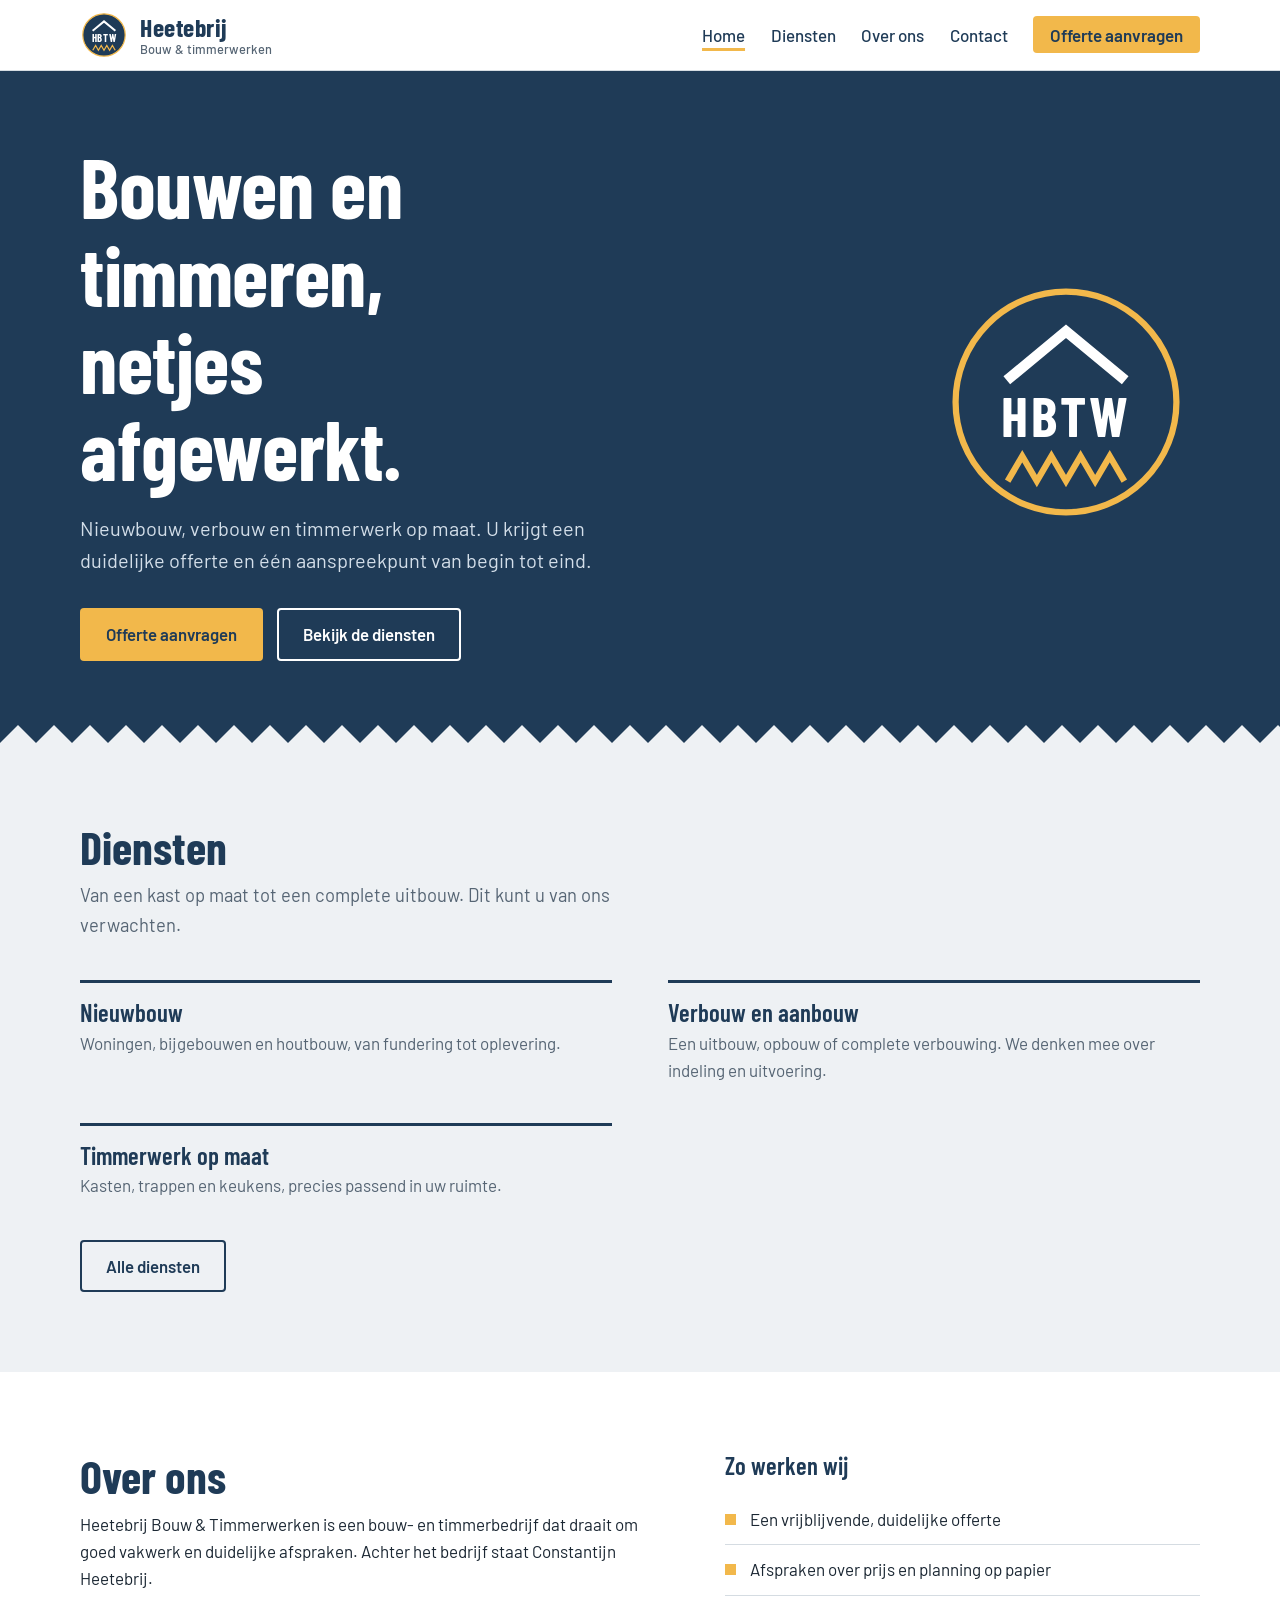
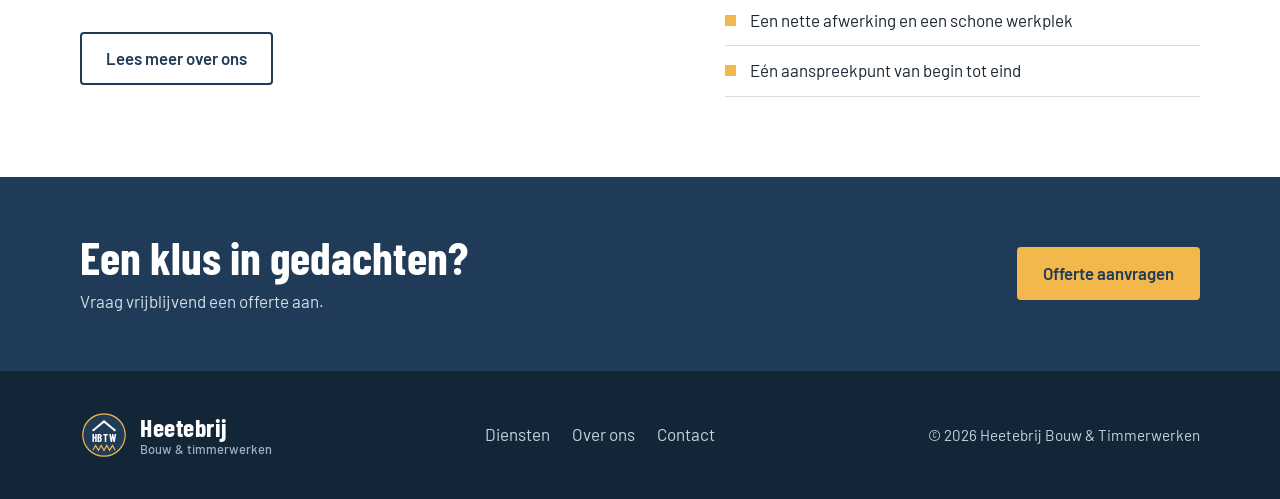
==== index.html @ bd510e30 "Add files via upload" ====
<!DOCTYPE html>
<html lang="nl">
<head>
<meta charset="utf-8">
<meta name="viewport" content="width=device-width, initial-scale=1">
<title>Heetebrij Bouw &amp; Timmerwerken</title>
<meta name="description" content="Heetebrij Bouw &amp; Timmerwerken: nieuwbouw, verbouw en timmerwerk op maat. Vraag vrijblijvend een offerte aan.">
<meta name="theme-color" content="#1F3B57">
<link rel="stylesheet" href="style.css">
</head>
<body>

<svg width="0" height="0" style="position:absolute" aria-hidden="true" focusable="false">
  <symbol id="hbtw-mark" viewBox="0 0 120 120">
    <circle cx="60" cy="60" r="53" fill="#1F3B57" stroke="#F2B84B" stroke-width="3"/>
    <polyline points="33.5,48 60,26 86.5,48" fill="none" stroke="#FFFFFF" stroke-width="5" stroke-linejoin="miter" stroke-linecap="square"/>
    <text x="60" y="77" text-anchor="middle" font-family="'Barlow Condensed','Arial Narrow',Arial,sans-serif" font-size="27" font-weight="700" letter-spacing="1.5" fill="#FFFFFF">HBTW</text>
    <polyline points="32,98 39,86 46,98 53,86 60,98 67,86 74,98 81,86 88,98" fill="none" stroke="#F2B84B" stroke-width="3" stroke-linejoin="miter"/>
  </symbol>
</svg>

<a class="skip" href="#main">Ga naar de inhoud</a>

<header class="site-header">
  <div class="wrap bar">
    <a class="brand" href="index.html" aria-label="Heetebrij Bouw &amp; Timmerwerken, naar de homepage">
      <svg class="brand-mark" viewBox="0 0 120 120" aria-hidden="true"><use href="#hbtw-mark"/></svg>
      <span class="brand-name">Heetebrij<small>Bouw &amp; timmerwerken</small></span>
    </a>
    <nav aria-label="Hoofdmenu">
      <ul>
        <li><a href="index.html" aria-current="page">Home</a></li>
        <li><a href="diensten.html">Diensten</a></li>
        <li><a href="overons.html">Over ons</a></li>
        <li><a href="contact.html">Contact</a></li>
        <li><a class="nav-cta" href="contact.html#offerte">Offerte aanvragen</a></li>
      </ul>
    </nav>
  </div>
</header>

<main id="main">

<section class="hero">
  <div class="wrap hero-grid">
    <div>
      <h1>Bouwen en timmeren, netjes afgewerkt.</h1>
      <p class="lead">Nieuwbouw, verbouw en timmerwerk op maat. U krijgt een duidelijke offerte en één aanspreekpunt van begin tot eind.</p>
      <p class="actions">
        <a class="btn btn-primary" href="contact.html#offerte">Offerte aanvragen</a>
        <a class="btn btn-ghost" href="diensten.html">Bekijk de diensten</a>
      </p>
    </div>
    <svg class="hero-mark" viewBox="0 0 120 120" role="img" aria-label="Logo van Heetebrij Bouw &amp; Timmerwerken"><use href="#hbtw-mark"/></svg>
  </div>
</section>
<div class="saw" aria-hidden="true">
  <svg preserveAspectRatio="none">
    <defs><pattern id="zaagtand" width="36" height="18" patternUnits="userSpaceOnUse"><polygon points="0,18 18,0 36,18" fill="#EEF1F4"/></pattern></defs>
    <rect width="100%" height="18" fill="url(#zaagtand)"/>
  </svg>
</div>

<section class="section section-fog">
  <div class="wrap">
    <h2>Diensten</h2>
    <p class="intro">Van een kast op maat tot een complete uitbouw. Dit kunt u van ons verwachten.</p>
    <ul class="services">
      <li><h3>Nieuwbouw</h3><p>Woningen, bijgebouwen en houtbouw, van fundering tot oplevering.</p></li>
      <li><h3>Verbouw en aanbouw</h3><p>Een uitbouw, opbouw of complete verbouwing. We denken mee over indeling en uitvoering.</p></li>
      <li><h3>Timmerwerk op maat</h3><p>Kasten, trappen en keukens, precies passend in uw ruimte.</p></li>
    </ul>
    <p class="more"><a class="btn btn-outline" href="diensten.html">Alle diensten</a></p>
  </div>
</section>

<section class="section">
  <div class="wrap two-col">
    <div>
      <h2>Over ons</h2>
      <p>Heetebrij Bouw &amp; Timmerwerken is een bouw- en timmerbedrijf dat draait om goed vakwerk en duidelijke afspraken. Achter het bedrijf staat Constantijn Heetebrij.</p>
      <p class="more"><a class="btn btn-outline" href="overons.html">Lees meer over ons</a></p>
    </div>
    <div>
      <h3>Zo werken wij</h3>
      <ul class="checks">
        <li>Een vrijblijvende, duidelijke offerte</li>
        <li>Afspraken over prijs en planning op papier</li>
        <li>Een nette afwerking en een schone werkplek</li>
        <li>Eén aanspreekpunt van begin tot eind</li>
      </ul>
    </div>
  </div>
</section>

<section class="cta-band">
  <div class="wrap cta-inner">
    <div>
      <h2>Een klus in gedachten?</h2>
      <p>Vraag vrijblijvend een offerte aan.</p>
    </div>
    <a class="btn btn-primary" href="contact.html#offerte">Offerte aanvragen</a>
  </div>
</section>

</main>

<footer class="site-footer">
  <div class="wrap foot">
    <a class="brand" href="index.html" aria-label="Heetebrij Bouw &amp; Timmerwerken, naar de homepage">
      <svg class="brand-mark" viewBox="0 0 120 120" aria-hidden="true"><use href="#hbtw-mark"/></svg>
      <span class="brand-name">Heetebrij<small>Bouw &amp; timmerwerken</small></span>
    </a>
    <ul class="foot-links">
      <li><a href="diensten.html">Diensten</a></li>
      <li><a href="overons.html">Over ons</a></li>
      <li><a href="contact.html">Contact</a></li>
    </ul>
    <p>&copy; <span id="jaar">2026</span> Heetebrij Bouw &amp; Timmerwerken</p>
  </div>
</footer>

<script>document.getElementById('jaar').textContent = new Date().getFullYear();</script>
</body>
</html>
---- style.css ----
/* ==========================================================
   Heetebrij Bouw & Timmerwerken (HBTW) - stijlblad bij het logo

   Logo-kleuren
     Marineblauw  #1F3B57  embleem, koppen, tekst op knoppen
     Amber        #F2B84B  zaagtand, ring, knoppen
     Wit          #FFFFFF  dak en letters in het embleem

   Lettertypes
     Barlow Condensed  koppen en bedrijfsnaam
     Barlow            lopende tekst

   Gebruik
     Zet in elke pagina in de <head>:
     <link rel="stylesheet" href="style.css">
     De lettertypes worden hieronder geladen (internet nodig).
   ========================================================== */
@import url("https://fonts.googleapis.com/css2?family=Barlow:wght@400;500;600&family=Barlow+Condensed:wght@600;700&display=swap");

:root{
  --navy:#1F3B57;
  --night:#132638;
  --amber:#F2B84B;
  --amber-dark:#E3A52F;
  --fog:#EEF1F4;
  --ink:#1B2733;
  --slate:#566574;
  --line:#B9C3CC;
  --display:"Barlow Condensed","Arial Narrow","Helvetica Neue",Arial,sans-serif;
  --body:"Barlow","Helvetica Neue",Arial,sans-serif;
}
*{box-sizing:border-box}
html{scroll-behavior:smooth}
@media (prefers-reduced-motion:reduce){html{scroll-behavior:auto}}
body{margin:0;font-family:var(--body);font-size:1.0625rem;line-height:1.6;color:var(--ink);background:#fff}
h1,h2,h3{font-family:var(--display);font-weight:700;line-height:1.05;margin:0;color:var(--navy)}
h2{font-size:clamp(2.1rem,4.2vw,2.9rem);margin-bottom:.6rem}
h3{font-size:1.55rem;font-weight:600;margin-bottom:.3rem}
p{margin:0 0 1rem;max-width:62ch}
a{color:inherit}
:focus-visible{outline:3px solid var(--navy);outline-offset:3px}
.hero :focus-visible,.site-footer :focus-visible{outline-color:var(--amber)}
.wrap{width:min(1120px,100% - 2.5rem);margin-inline:auto}
.skip{position:absolute;left:-999px;top:0;background:var(--amber);color:var(--navy);padding:.6rem 1rem;z-index:20}
.skip:focus{left:0}

.site-header{position:sticky;top:0;z-index:10;background:#fff;border-bottom:1px solid #D5DCE2}
.bar{display:flex;align-items:center;justify-content:space-between;gap:1.5rem;padding:.7rem 0}
.brand{display:flex;align-items:center;gap:.75rem;text-decoration:none;color:var(--navy)}
.brand-mark{width:48px;height:48px;flex:none}
.brand-name{font-family:var(--display);font-weight:700;font-size:1.6rem;line-height:1;letter-spacing:.02em}
.brand-name small{display:block;font-family:var(--body);font-weight:500;font-size:.8rem;letter-spacing:0;color:var(--slate);margin-top:.2rem}
.site-header nav ul{display:flex;align-items:center;gap:1.6rem;list-style:none;margin:0;padding:0}
.site-header nav a{font-weight:500;text-decoration:none;color:var(--navy)}
.site-header nav a:hover{text-decoration:underline;text-decoration-color:var(--amber);text-decoration-thickness:3px;text-underline-offset:6px}
.site-header nav a.nav-cta{background:var(--amber);padding:.55rem 1.05rem;border-radius:4px;font-weight:600}
.site-header nav a.nav-cta:hover{background:var(--amber-dark);text-decoration:none}

.hero{background:var(--navy);color:#fff;padding:4.5rem 0 4rem}
.hero-grid{display:grid;grid-template-columns:1.5fr .5fr;gap:3rem;align-items:center}
.hero h1{color:#fff;font-size:clamp(2.9rem,7vw,5.2rem);letter-spacing:-.005em;max-width:13ch;margin-bottom:1.2rem}
.lead{font-size:1.25rem;color:#D3DEE9;max-width:52ch;margin-bottom:2rem}
.actions{display:flex;flex-wrap:wrap;gap:.9rem;margin:0}
.hero-mark{width:100%;max-width:250px;justify-self:center}
.btn{display:inline-block;font:600 1.05rem/1 var(--body);padding:1rem 1.5rem;border-radius:4px;text-decoration:none;border:2px solid transparent;cursor:pointer}
.btn-primary{background:var(--amber);color:var(--navy)}
.btn-primary:hover{background:var(--amber-dark)}
.btn-ghost{border-color:#fff;color:#fff}
.btn-ghost:hover{background:rgba(255,255,255,.12)}
.saw{background:var(--navy);line-height:0}
.saw svg{display:block;width:100%;height:18px}

.section{padding:5rem 0;scroll-margin-top:80px}
.section-fog{background:var(--fog)}
.intro{color:var(--slate);font-size:1.15rem;margin-bottom:2.5rem}

.services{list-style:none;margin:0;padding:0;display:grid;grid-template-columns:repeat(2,1fr);gap:2.4rem 3.5rem}
.services li{border-top:3px solid var(--navy);padding-top:1rem}
.services p{margin:0;color:var(--slate)}

.two-col{display:grid;grid-template-columns:1.1fr .9fr;gap:4rem;align-items:start}
.checks{list-style:none;margin:1rem 0 0;padding:0}
.checks li{position:relative;padding:.7rem 0 .7rem 1.6rem;border-bottom:1px solid #D5DCE2}
.checks li::before{content:"";position:absolute;left:0;top:1.2rem;width:.7rem;height:.7rem;background:var(--amber)}

.steps{margin:1.5rem 0 0;padding-left:1.4rem}
.steps li{padding:.3rem 0 .3rem .3rem}
.steps li::marker{font-family:var(--display);font-weight:700;color:var(--navy)}

.panel{background:#fff;border-top:5px solid var(--amber);padding:2rem;box-shadow:0 1px 0 #D5DCE2}
.field{margin-bottom:1.1rem}
.field label{display:block;font-weight:600;margin-bottom:.3rem;color:var(--navy)}
.field input,.field select,.field textarea{width:100%;font:inherit;color:var(--ink);background:#fff;border:1.5px solid var(--line);border-radius:4px;padding:.7rem .8rem}
.field textarea{min-height:130px;resize:vertical}
.field input:focus,.field select:focus,.field textarea:focus{border-color:var(--navy)}
.row{display:grid;grid-template-columns:1fr 1fr;gap:1rem}
.status{margin:1rem 0 0;color:var(--navy);font-weight:500}
.hint{color:var(--slate);font-size:.95rem;margin:0 0 1.2rem}

.contact-list{margin:1.5rem 0 0;display:grid;grid-template-columns:max-content 1fr;gap:.7rem 2rem}
.contact-list dt{font-weight:600;color:var(--navy)}
.contact-list dd{margin:0}
.contact-list a{color:var(--navy);font-weight:500}

.site-footer{background:var(--night);color:#C5D2DE;padding:2.5rem 0}
.foot{display:flex;flex-wrap:wrap;align-items:center;justify-content:space-between;gap:1rem}
.foot .brand{color:#fff}
.foot .brand-name small{color:#9FB2C4}
.foot p{margin:0;font-size:.95rem}

@media (max-width:860px){
  .hero-grid{grid-template-columns:1fr}
  .hero-mark{display:none}
  .two-col{grid-template-columns:1fr;gap:2.5rem}
  .services{grid-template-columns:1fr}
}
@media (max-width:760px){
  .site-header{position:static}
  .bar{flex-direction:column;align-items:flex-start;gap:.8rem}
  .site-header nav ul{flex-wrap:wrap;gap:.6rem 1.2rem}
  .section{padding:3.5rem 0;scroll-margin-top:16px}
  .row{grid-template-columns:1fr}
  .panel{padding:1.4rem}
  .contact-list{grid-template-columns:1fr;gap:.1rem}
  .contact-list dd{margin-bottom:.8rem}
}

/* ==========================================================
   Extra onderdelen voor de site met meerdere pagina's
   ========================================================== */
.site-header nav a[aria-current="page"]{text-decoration:underline;text-decoration-color:var(--amber);text-decoration-thickness:3px;text-underline-offset:6px}

.page-hero{background:var(--navy);color:#fff;padding:3.2rem 0 2.6rem}
.page-hero h1{color:#fff;font-size:clamp(2.6rem,6vw,4.2rem);margin-bottom:.8rem}
.page-hero .lead{margin:0}
.page-hero :focus-visible{outline-color:var(--amber)}

.btn-outline{border-color:var(--navy);color:var(--navy)}
.btn-outline:hover{background:var(--navy);color:#fff}
.more{margin:2.5rem 0 0}

.cta-band{background:var(--navy);color:#fff;padding:3.5rem 0}
.cta-band :focus-visible{outline-color:var(--amber)}
.cta-inner{display:flex;flex-wrap:wrap;align-items:center;justify-content:space-between;gap:1.5rem 3rem}
.cta-band h2{color:#fff;margin-bottom:.4rem}
.cta-band p{color:#D3DEE9;margin:0}

.panel{scroll-margin-top:96px}
.panel h2{font-size:2rem;margin-bottom:1rem}
.after{margin-top:2.5rem}

.foot-links{display:flex;flex-wrap:wrap;gap:.4rem 1.4rem;list-style:none;margin:0;padding:0}
.foot-links a{color:#C5D2DE;text-decoration:none}
.foot-links a:hover{color:#fff;text-decoration:underline;text-decoration-color:var(--amber);text-decoration-thickness:3px;text-underline-offset:5px}

@media (max-width:760px){
  .panel{scroll-margin-top:16px}
  .page-hero{padding:2.4rem 0 2rem}
}
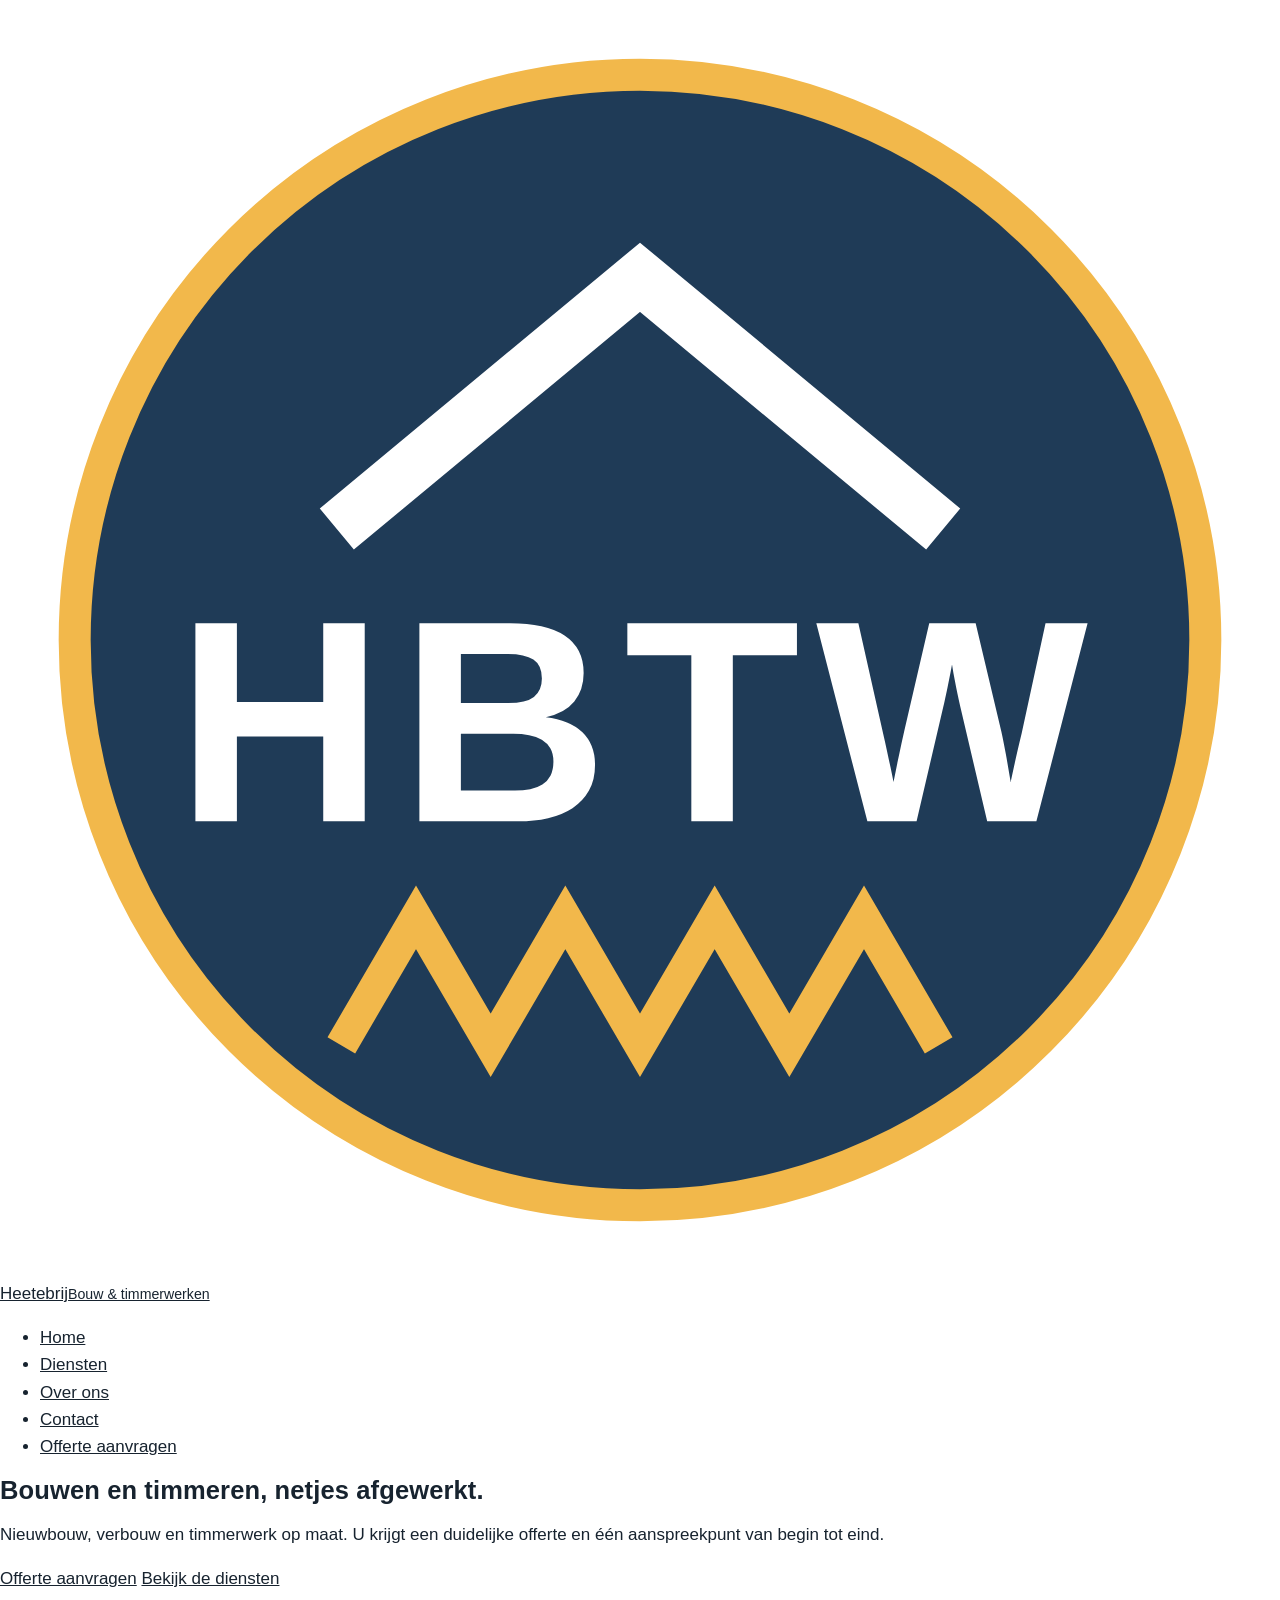
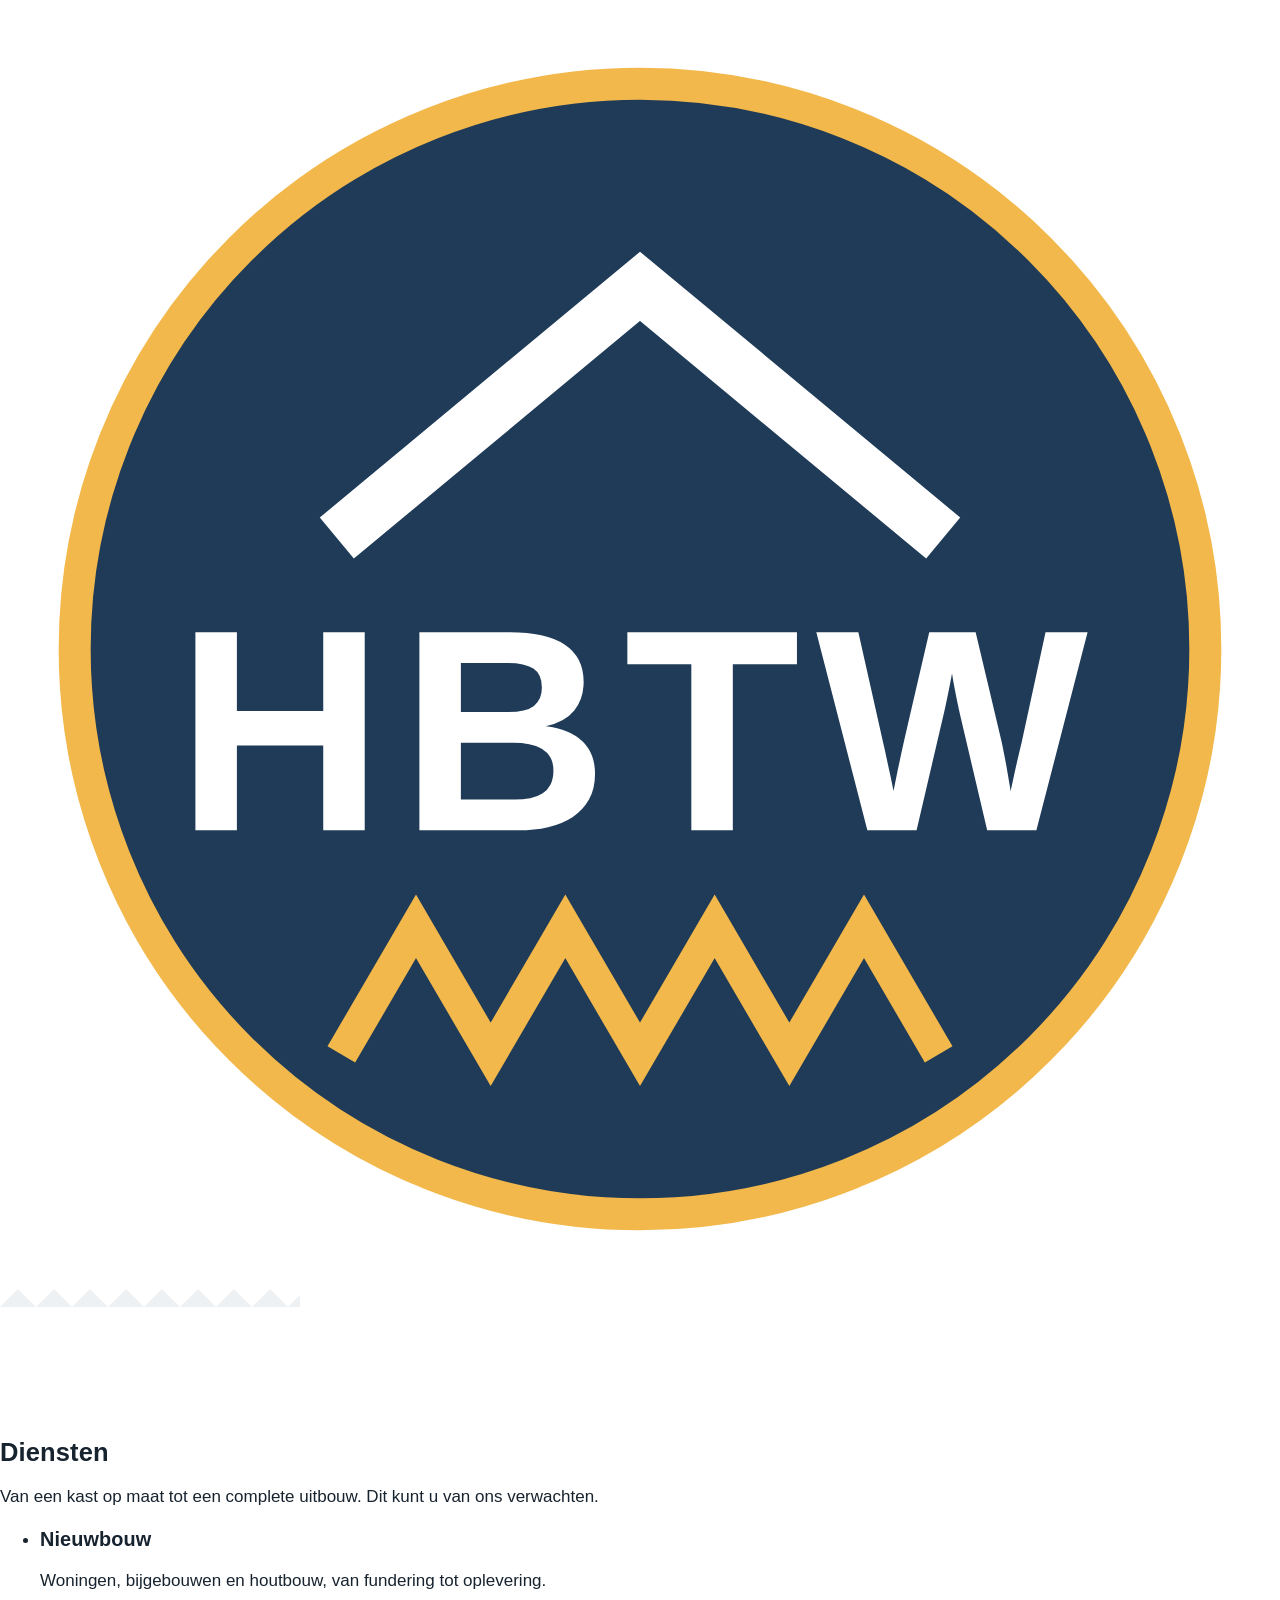
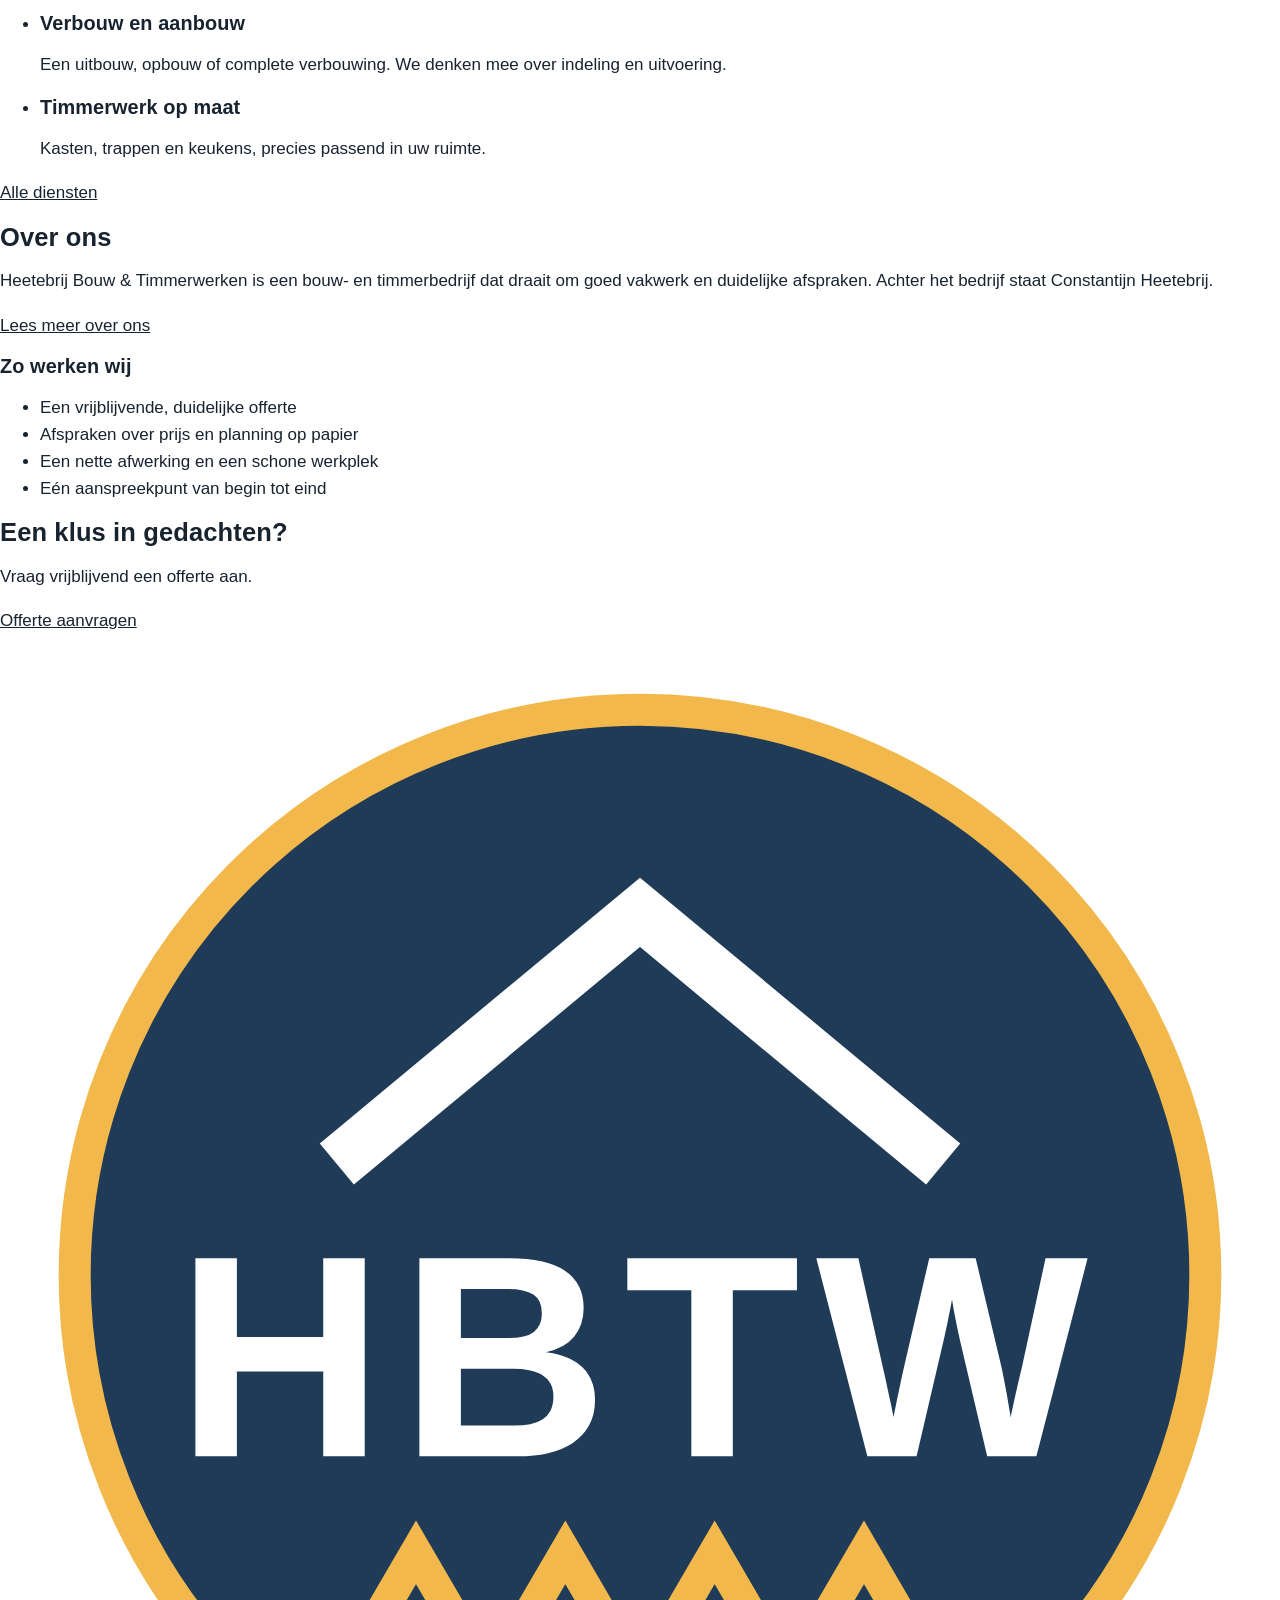
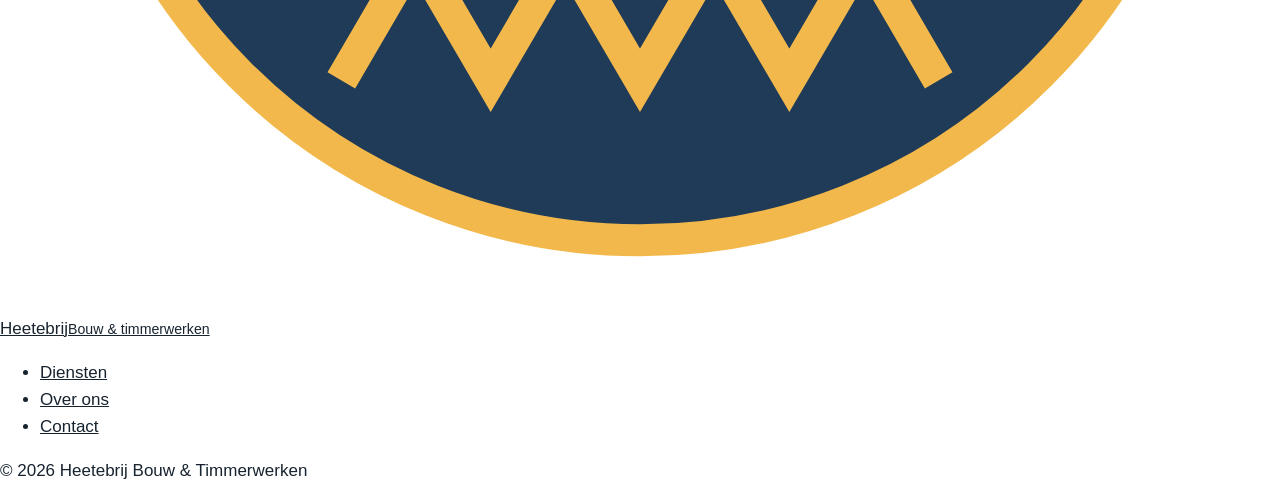
==== commit 3f6a4374: "Update index.html" ====
--- a/index.html
+++ b/index.html
@@ -6,7 +6,7 @@
 <title>Heetebrij Bouw &amp; Timmerwerken</title>
 <meta name="description" content="Heetebrij Bouw &amp; Timmerwerken: nieuwbouw, verbouw en timmerwerk op maat. Vraag vrijblijvend een offerte aan.">
 <meta name="theme-color" content="#1F3B57">
-<link rel="stylesheet" href="style.css">
+<link rel="stylesheet" href="index.css">
 </head>
 <body>
 
@@ -122,4 +122,4 @@
 
 <script>document.getElementById('jaar').textContent = new Date().getFullYear();</script>
 </body>
-</html>+</html>
--- a/index.css
+++ b/index.css
@@ -0,0 +1,101 @@
+/* HBTW - basis: kleuren, letters, kop, knoppen, voet */
+:root{
+  --navy:#1F3B57; --navy-diep:#142A40; --inkt:#17232F; --papier:#F4F6F7; --wit:#fff;
+  --hout:#C58B3C; --hout-diep:#8F5F1E; --lijn:#D5DCE1; --gedempt:#54646F;
+  --kop-font:"Barlow Condensed","Arial Narrow",Arial,sans-serif;
+  --tekst-font:"Source Sans 3","Segoe UI",Arial,sans-serif;
+  --breed:72rem;
+}
+*,*::before,*::after{box-sizing:border-box}
+html{scroll-behavior:smooth}
+body{margin:0;font-family:var(--tekst-font);font-size:1.0625rem;line-height:1.6;color:var(--inkt);background:var(--wit)}
+img,svg{max-width:100%;display:block}
+a{color:inherit}
+h1,h2,h3{font-family:var(--kop-font);line-height:1.05;margin:0;letter-spacing:.005em}
+:focus-visible{outline:3px solid var(--hout);outline-offset:3px}
+.skip{position:absolute;left:-999px;top:0;background:var(--navy);color:#fff;padding:.6rem 1rem;z-index:20}
+.skip:focus{left:0}
+.in{width:min(100% - 2.5rem,var(--breed));margin-inline:auto}
+
+/* kop */
+.kop{position:sticky;top:0;z-index:10;background:var(--wit);border-bottom:1px solid var(--lijn)}
+.kop-in{display:flex;align-items:center;justify-content:space-between;gap:1.5rem;padding:.7rem 0}
+.merk-link{display:flex;align-items:center;gap:.7rem;text-decoration:none}
+.merk{width:2.5rem;height:2.5rem;flex:none}
+.merk-tekst{display:grid;line-height:1.1}
+.merk-tekst strong{font-family:var(--kop-font);font-size:1.55rem;color:var(--navy);letter-spacing:.02em}
+.merk-tekst small{color:var(--gedempt);font-size:.85rem}
+.nav{display:flex;align-items:center;gap:1.5rem}
+.nav a{text-decoration:none;font-weight:600}
+.nav a:not(.knop){padding:.3rem 0;border-bottom:2px solid transparent}
+.nav a:not(.knop):hover,.nav a[aria-current=page]{border-color:var(--hout)}
+
+/* knoppen */
+.knop{display:inline-block;font:inherit;font-weight:700;background:var(--hout);color:var(--navy-diep);text-decoration:none;padding:.85rem 1.4rem;border:2px solid var(--hout);border-radius:3px;cursor:pointer;line-height:1.2}
+.knop:hover{background:#D79B4A;border-color:#D79B4A}
+.knop-rand{background:transparent;color:inherit;border-color:currentColor}
+.knop-rand:hover{background:rgba(255,255,255,.12);border-color:currentColor}
+.knop-klein{padding:.5rem 1rem}
+
+/* liniaal: het terugkerende element */
+.liniaal{height:20px;color:var(--hout);
+  background:
+    repeating-linear-gradient(90deg,currentColor 0 2px,transparent 2px 60px) 0 0/100% 20px no-repeat,
+    repeating-linear-gradient(90deg,currentColor 0 1px,transparent 1px 12px) 0 0/100% 10px no-repeat}
+
+/* voet */
+.voet{background:var(--navy-diep);color:#C9D3DB;padding:2rem 0;font-size:.95rem}
+.voet-in{display:flex;flex-wrap:wrap;gap:1rem 2rem;justify-content:space-between;align-items:center}
+.voet nav{display:flex;flex-wrap:wrap;gap:.5rem 1.25rem}
+.voet a{text-decoration:none}
+.voet a:hover{text-decoration:underline}
+
+@media (max-width:760px){
+  .kop-in{flex-direction:column;align-items:flex-start;gap:.4rem}
+  .nav{width:100%;overflow-x:auto;gap:1.1rem;padding-bottom:.4rem;white-space:nowrap}
+}
+@media (prefers-reduced-motion:reduce){html{scroll-behavior:auto}}
+
+/* ===== Home ===== */
+.held{background:var(--navy);color:#fff}
+.held-in{display:grid;grid-template-columns:1.1fr .9fr;gap:3rem;align-items:center;padding:5rem 0 4rem}
+.held h1{font-size:clamp(2.9rem,6.5vw,5.2rem);font-weight:700;max-width:13ch}
+.held p{font-size:1.2rem;color:#DCE4EA;max-width:34rem;margin:1.25rem 0 2rem}
+.held-knoppen{display:flex;flex-wrap:wrap;gap:.8rem}
+.kap{width:100%;height:auto}
+.kap text{font-family:var(--kop-font);font-size:20px;letter-spacing:.12em;fill:var(--hout)}
+@media (max-width:860px){.held-in{grid-template-columns:1fr;padding:3rem 0 2.5rem}.kap{max-width:26rem}}
+
+.blok{padding:4.5rem 0}
+.blok h2{font-size:clamp(2rem,4vw,2.9rem);margin-bottom:.6rem;color:var(--navy)}
+.blok-intro{color:var(--gedempt);max-width:38rem;margin:0 0 2.5rem}
+.blok-link{display:inline-block;margin-top:1.75rem;font-weight:600;color:var(--navy)}
+
+/* diensten als lijst met lijnen */
+.diensten{list-style:none;padding:0;margin:0;border-top:2px solid var(--navy)}
+.dienst{display:grid;grid-template-columns:minmax(0,1fr) minmax(0,1.4fr) auto;gap:.5rem 2rem;align-items:baseline;padding:1.5rem 0;border-bottom:1px solid var(--lijn)}
+.dienst h3{font-size:1.9rem;color:var(--navy)}
+.dienst p{margin:0;color:var(--gedempt)}
+.dienst a{font-weight:600;color:var(--navy)}
+@media (max-width:760px){.dienst{grid-template-columns:1fr}}
+
+/* projecten-teaser */
+.tegels{display:grid;grid-template-columns:repeat(3,1fr);gap:1.5rem}
+.tegel{margin:0}
+.foto{aspect-ratio:4/3;display:grid;place-items:center;color:var(--gedempt);font-size:.95rem;
+  background:repeating-linear-gradient(135deg,#E1E8ED 0 14px,#EAF0F3 14px 28px)}
+.tegel figcaption{padding-top:.7rem;font-weight:600;color:var(--navy)}
+@media (max-width:760px){.tegels{grid-template-columns:1fr}}
+
+/* werkwijze */
+.werkwijze{background:var(--papier)}
+.punten{list-style:none;margin:2rem 0 0;padding:0;display:grid;grid-template-columns:repeat(4,1fr);gap:1.5rem}
+.punten li{padding-left:1.1rem;border-left:3px solid var(--hout);font-weight:600;color:var(--navy);font-size:1.1rem;line-height:1.35}
+@media (max-width:900px){.punten{grid-template-columns:repeat(2,1fr)}}
+@media (max-width:520px){.punten{grid-template-columns:1fr}}
+
+/* afsluitende oproep */
+.cta{background:var(--navy);color:#fff;padding:4rem 0}
+.cta-in{display:flex;flex-wrap:wrap;align-items:center;justify-content:space-between;gap:1.5rem 3rem}
+.cta h2{font-size:clamp(2rem,4vw,2.9rem)}
+.cta p{margin:.5rem 0 0;color:#DCE4EA}
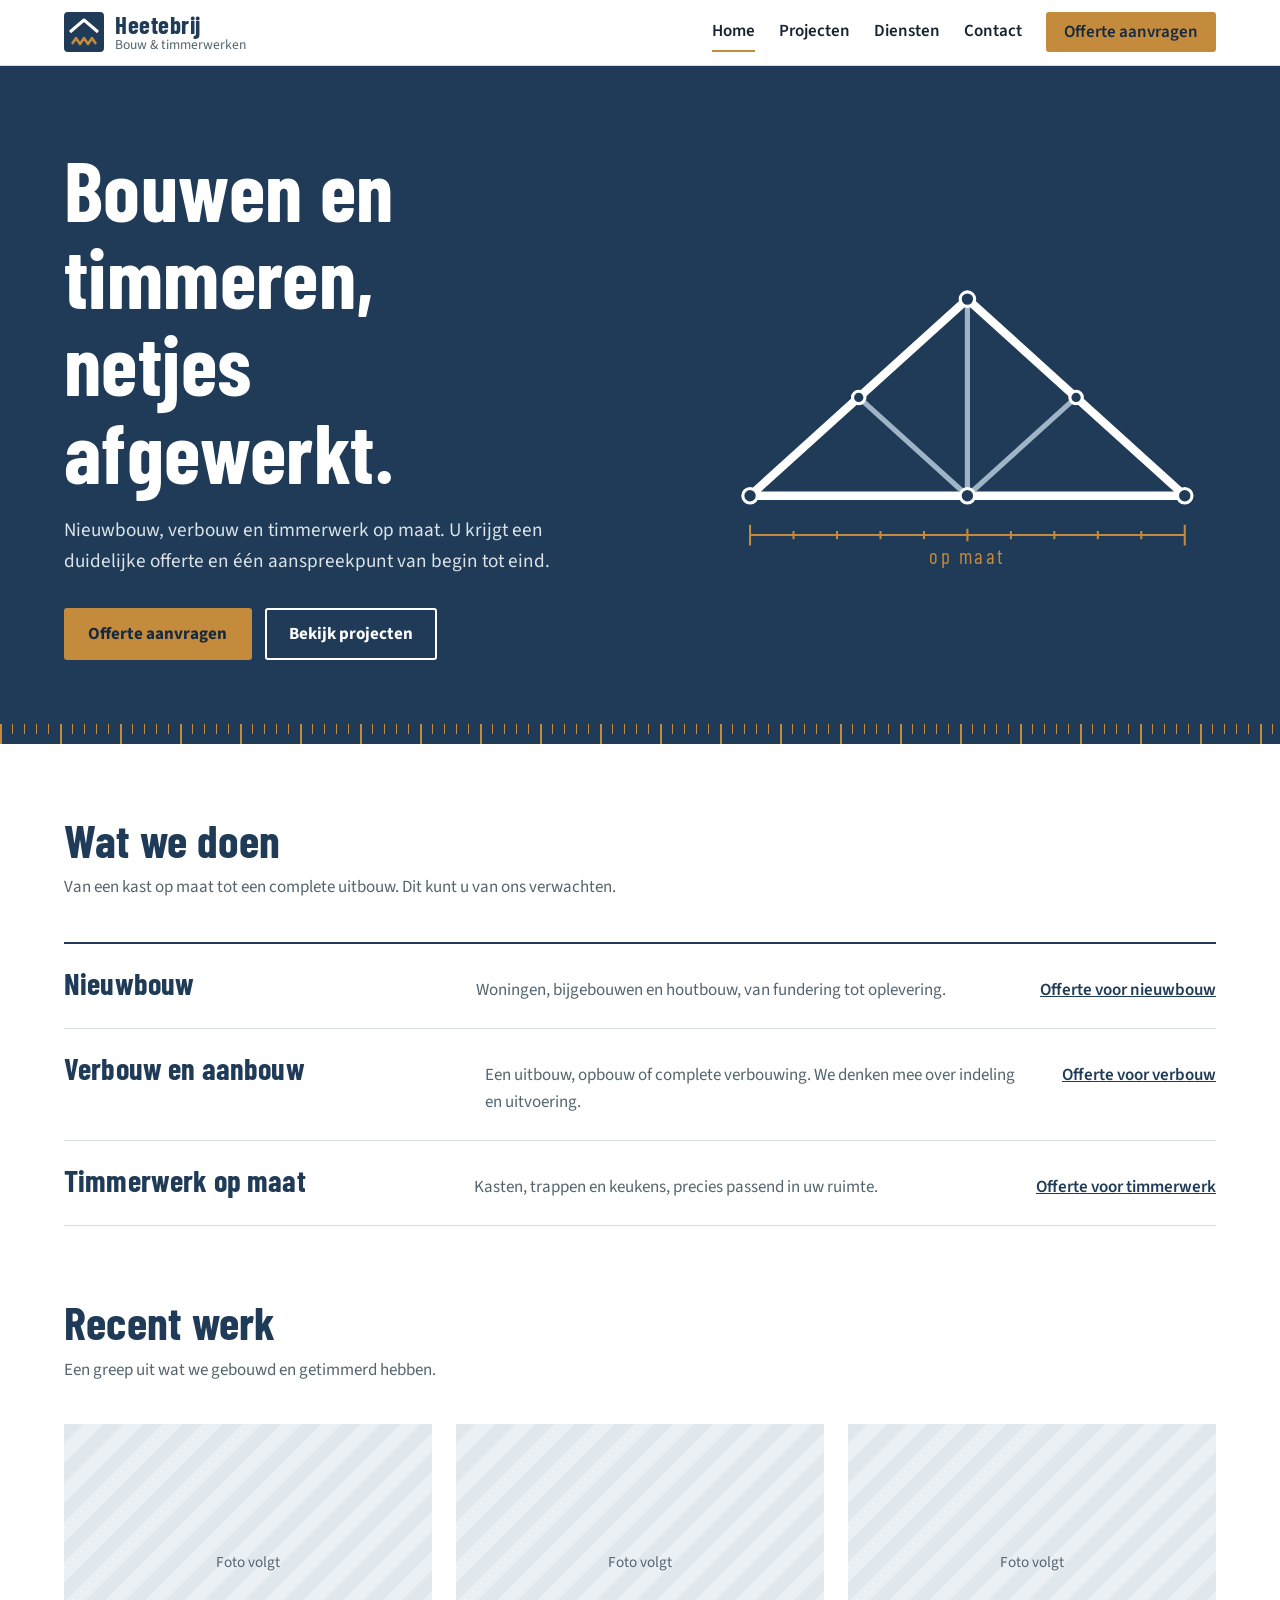
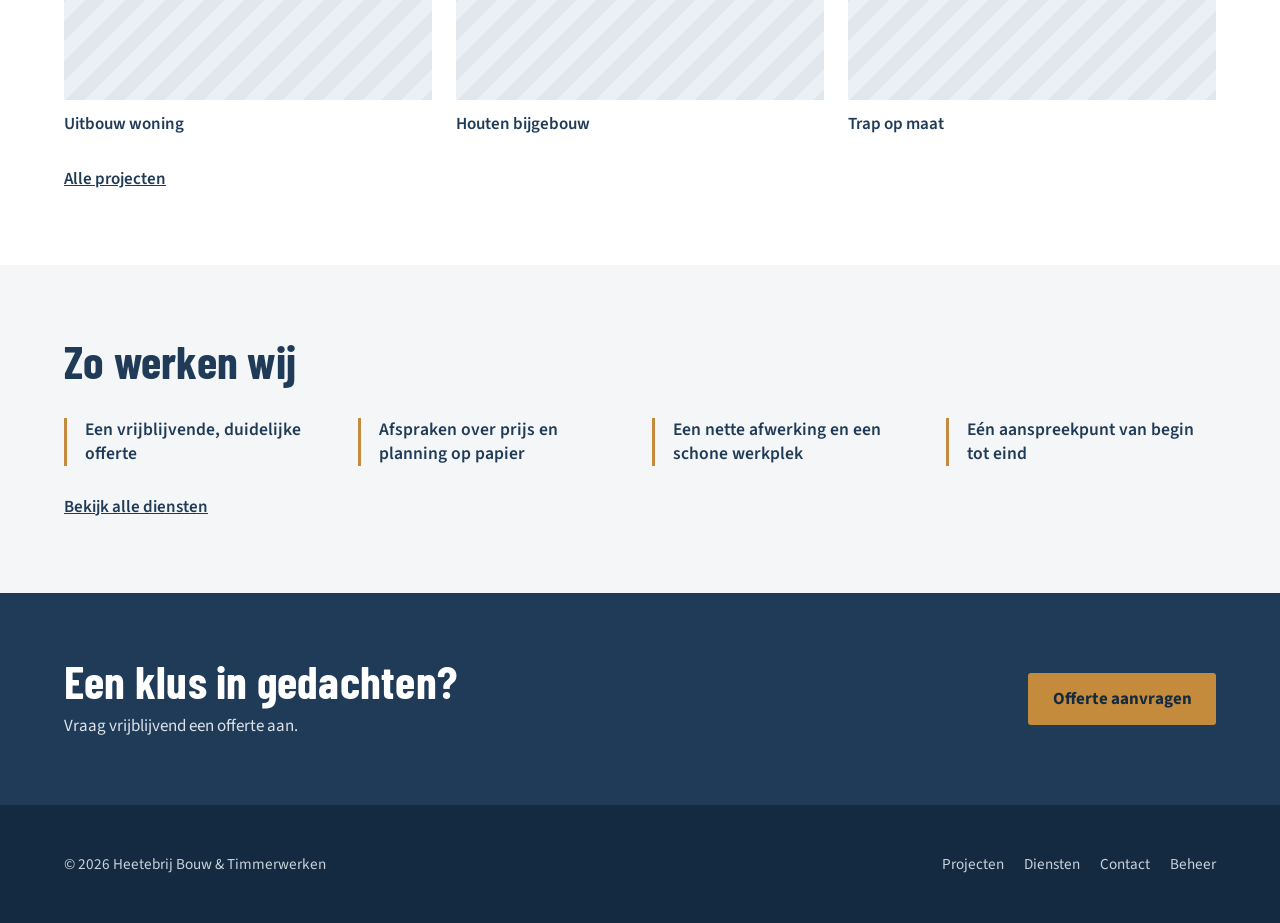
==== commit 68d8984f: "Update index.html" ====
--- a/index.html
+++ b/index.html
@@ -1,125 +1,146 @@
 <!DOCTYPE html>
 <html lang="nl">
 <head>
-<meta charset="utf-8">
-<meta name="viewport" content="width=device-width, initial-scale=1">
-<title>Heetebrij Bouw &amp; Timmerwerken</title>
-<meta name="description" content="Heetebrij Bouw &amp; Timmerwerken: nieuwbouw, verbouw en timmerwerk op maat. Vraag vrijblijvend een offerte aan.">
-<meta name="theme-color" content="#1F3B57">
-<link rel="stylesheet" href="index.css">
+  <meta charset="utf-8">
+  <meta name="viewport" content="width=device-width, initial-scale=1">
+  <meta name="theme-color" content="#1F3B57">
+  <title>Heetebrij Bouw &amp; Timmerwerken</title>
+  <meta name="description" content="Heetebrij Bouw &amp; Timmerwerken: nieuwbouw, verbouw en timmerwerk op maat. Vraag vrijblijvend een offerte aan.">
+  <link rel="preconnect" href="https://fonts.googleapis.com">
+  <link rel="preconnect" href="https://fonts.gstatic.com" crossorigin>
+  <link rel="stylesheet" href="https://fonts.googleapis.com/css2?family=Barlow+Condensed:wght@600;700&family=Source+Sans+3:wght@400;600;700&display=swap">
+  <link rel="stylesheet" href="index.css">
 </head>
 <body>
+  <a class="skip" href="#main">Ga naar de inhoud</a>
 
-<svg width="0" height="0" style="position:absolute" aria-hidden="true" focusable="false">
-  <symbol id="hbtw-mark" viewBox="0 0 120 120">
-    <circle cx="60" cy="60" r="53" fill="#1F3B57" stroke="#F2B84B" stroke-width="3"/>
-    <polyline points="33.5,48 60,26 86.5,48" fill="none" stroke="#FFFFFF" stroke-width="5" stroke-linejoin="miter" stroke-linecap="square"/>
-    <text x="60" y="77" text-anchor="middle" font-family="'Barlow Condensed','Arial Narrow',Arial,sans-serif" font-size="27" font-weight="700" letter-spacing="1.5" fill="#FFFFFF">HBTW</text>
-    <polyline points="32,98 39,86 46,98 53,86 60,98 67,86 74,98 81,86 88,98" fill="none" stroke="#F2B84B" stroke-width="3" stroke-linejoin="miter"/>
-  </symbol>
-</svg>
+  <header class="kop">
+    <div class="in kop-in">
+      <a class="merk-link" href="index.html" aria-label="Heetebrij Bouw &amp; Timmerwerken, naar de homepagina">
+        <svg class="merk" viewBox="0 0 40 40" aria-hidden="true">
+          <rect width="40" height="40" rx="4" fill="#1F3B57"/>
+          <path d="M6 20 20 8l14 12" fill="none" stroke="#fff" stroke-width="3" stroke-linejoin="round"/>
+          <path d="M8 32l4-6 4 6 4-6 4 6 4-6 4 6" fill="none" stroke="#C58B3C" stroke-width="2.5" stroke-linejoin="round"/>
+        </svg>
+        <span class="merk-tekst"><strong>Heetebrij</strong><small>Bouw &amp; timmerwerken</small></span>
+      </a>
+      <nav class="nav" aria-label="Hoofdmenu">
+        <a href="index.html" aria-current="page">Home</a>
+        <a href="projecten.html">Projecten</a>
+        <a href="diensten.html">Diensten</a>
+        <a href="contact.html">Contact</a>
+        <a class="knop knop-klein" href="offerte.html">Offerte aanvragen</a>
+      </nav>
+    </div>
+  </header>
 
-<a class="skip" href="#main">Ga naar de inhoud</a>
+  <main id="main">
+    <section class="held">
+      <div class="in held-in">
+        <div>
+          <h1>Bouwen en timmeren, netjes afgewerkt.</h1>
+          <p>Nieuwbouw, verbouw en timmerwerk op maat. U krijgt een duidelijke offerte en één aanspreekpunt van begin tot eind.</p>
+          <div class="held-knoppen">
+            <a class="knop" href="offerte.html">Offerte aanvragen</a>
+            <a class="knop knop-rand" href="projecten.html">Bekijk projecten</a>
+          </div>
+        </div>
+        <svg class="kap" viewBox="0 0 480 320" role="img" aria-label="Tekening van een houten dakspant met een maatlijn">
+          <g fill="none" stroke-linecap="round" stroke-linejoin="round">
+            <path d="M30 250 L240 60 L450 250 Z" stroke="#fff" stroke-width="8"/>
+            <path d="M240 60 V250" stroke="#9FB4C6" stroke-width="5"/>
+            <path d="M240 250 L135 155 M240 250 L345 155" stroke="#9FB4C6" stroke-width="5"/>
+          </g>
+          <g fill="#1F3B57" stroke="#fff" stroke-width="3">
+            <circle cx="240" cy="60" r="7"/>
+            <circle cx="30" cy="250" r="7"/>
+            <circle cx="450" cy="250" r="7"/>
+            <circle cx="240" cy="250" r="7"/>
+            <circle cx="135" cy="155" r="6"/>
+            <circle cx="345" cy="155" r="6"/>
+          </g>
+          <g stroke="#C58B3C" stroke-width="2" fill="none">
+            <path d="M30 288 H450 M30 278 V298 M450 278 V298"/>
+            <path d="M72 284V292M114 284V292M156 284V292M198 284V292M240 282V294M282 284V292M324 284V292M366 284V292M408 284V292"/>
+          </g>
+          <text x="240" y="316" text-anchor="middle">op maat</text>
+        </svg>
+      </div>
+      <div class="liniaal" aria-hidden="true"></div>
+    </section>
 
-<header class="site-header">
-  <div class="wrap bar">
-    <a class="brand" href="index.html" aria-label="Heetebrij Bouw &amp; Timmerwerken, naar de homepage">
-      <svg class="brand-mark" viewBox="0 0 120 120" aria-hidden="true"><use href="#hbtw-mark"/></svg>
-      <span class="brand-name">Heetebrij<small>Bouw &amp; timmerwerken</small></span>
-    </a>
-    <nav aria-label="Hoofdmenu">
-      <ul>
-        <li><a href="index.html" aria-current="page">Home</a></li>
-        <li><a href="diensten.html">Diensten</a></li>
-        <li><a href="overons.html">Over ons</a></li>
-        <li><a href="contact.html">Contact</a></li>
-        <li><a class="nav-cta" href="contact.html#offerte">Offerte aanvragen</a></li>
-      </ul>
-    </nav>
-  </div>
-</header>
+    <section class="blok" aria-labelledby="diensten-kop">
+      <div class="in">
+        <h2 id="diensten-kop">Wat we doen</h2>
+        <p class="blok-intro">Van een kast op maat tot een complete uitbouw. Dit kunt u van ons verwachten.</p>
+        <ul class="diensten">
+          <li class="dienst">
+            <h3>Nieuwbouw</h3>
+            <p>Woningen, bijgebouwen en houtbouw, van fundering tot oplevering.</p>
+            <a href="offerte.html?soort=nieuwbouw">Offerte voor nieuwbouw</a>
+          </li>
+          <li class="dienst">
+            <h3>Verbouw en aanbouw</h3>
+            <p>Een uitbouw, opbouw of complete verbouwing. We denken mee over indeling en uitvoering.</p>
+            <a href="offerte.html?soort=verbouw">Offerte voor verbouw</a>
+          </li>
+          <li class="dienst">
+            <h3>Timmerwerk op maat</h3>
+            <p>Kasten, trappen en keukens, precies passend in uw ruimte.</p>
+            <a href="offerte.html?soort=timmerwerk">Offerte voor timmerwerk</a>
+          </li>
+        </ul>
+      </div>
+    </section>
 
-<main id="main">
+    <section class="blok" aria-labelledby="projecten-kop" style="padding-top:0">
+      <div class="in">
+        <h2 id="projecten-kop">Recent werk</h2>
+        <p class="blok-intro">Een greep uit wat we gebouwd en getimmerd hebben.</p>
+        <div class="tegels">
+          <!-- VERVANG de .foto-blokken door <img src="img/naam.jpg" alt="Beschrijving"> -->
+          <figure class="tegel"><div class="foto">Foto volgt</div><figcaption>Uitbouw woning</figcaption></figure>
+          <figure class="tegel"><div class="foto">Foto volgt</div><figcaption>Houten bijgebouw</figcaption></figure>
+          <figure class="tegel"><div class="foto">Foto volgt</div><figcaption>Trap op maat</figcaption></figure>
+        </div>
+        <a class="blok-link" href="projecten.html">Alle projecten</a>
+      </div>
+    </section>
 
-<section class="hero">
-  <div class="wrap hero-grid">
-    <div>
-      <h1>Bouwen en timmeren, netjes afgewerkt.</h1>
-      <p class="lead">Nieuwbouw, verbouw en timmerwerk op maat. U krijgt een duidelijke offerte en één aanspreekpunt van begin tot eind.</p>
-      <p class="actions">
-        <a class="btn btn-primary" href="contact.html#offerte">Offerte aanvragen</a>
-        <a class="btn btn-ghost" href="diensten.html">Bekijk de diensten</a>
-      </p>
+    <section class="blok werkwijze" aria-labelledby="werkwijze-kop">
+      <div class="in">
+        <h2 id="werkwijze-kop">Zo werken wij</h2>
+        <ul class="punten">
+          <li>Een vrijblijvende, duidelijke offerte</li>
+          <li>Afspraken over prijs en planning op papier</li>
+          <li>Een nette afwerking en een schone werkplek</li>
+          <li>Eén aanspreekpunt van begin tot eind</li>
+        </ul>
+        <a class="blok-link" href="diensten.html">Bekijk alle diensten</a>
+      </div>
+    </section>
+
+    <section class="cta" aria-labelledby="cta-kop">
+      <div class="in cta-in">
+        <div>
+          <h2 id="cta-kop">Een klus in gedachten?</h2>
+          <p>Vraag vrijblijvend een offerte aan.</p>
+        </div>
+        <a class="knop" href="offerte.html">Offerte aanvragen</a>
+      </div>
+    </section>
+  </main>
+
+  <footer class="voet">
+    <div class="in voet-in">
+      <p>© 2026 Heetebrij Bouw &amp; Timmerwerken</p>
+      <nav aria-label="Voettekst">
+        <a href="projecten.html">Projecten</a>
+        <a href="diensten.html">Diensten</a>
+        <a href="contact.html">Contact</a>
+        <a href="login.html">Beheer</a>
+      </nav>
     </div>
-    <svg class="hero-mark" viewBox="0 0 120 120" role="img" aria-label="Logo van Heetebrij Bouw &amp; Timmerwerken"><use href="#hbtw-mark"/></svg>
-  </div>
-</section>
-<div class="saw" aria-hidden="true">
-  <svg preserveAspectRatio="none">
-    <defs><pattern id="zaagtand" width="36" height="18" patternUnits="userSpaceOnUse"><polygon points="0,18 18,0 36,18" fill="#EEF1F4"/></pattern></defs>
-    <rect width="100%" height="18" fill="url(#zaagtand)"/>
-  </svg>
-</div>
-
-<section class="section section-fog">
-  <div class="wrap">
-    <h2>Diensten</h2>
-    <p class="intro">Van een kast op maat tot een complete uitbouw. Dit kunt u van ons verwachten.</p>
-    <ul class="services">
-      <li><h3>Nieuwbouw</h3><p>Woningen, bijgebouwen en houtbouw, van fundering tot oplevering.</p></li>
-      <li><h3>Verbouw en aanbouw</h3><p>Een uitbouw, opbouw of complete verbouwing. We denken mee over indeling en uitvoering.</p></li>
-      <li><h3>Timmerwerk op maat</h3><p>Kasten, trappen en keukens, precies passend in uw ruimte.</p></li>
-    </ul>
-    <p class="more"><a class="btn btn-outline" href="diensten.html">Alle diensten</a></p>
-  </div>
-</section>
-
-<section class="section">
-  <div class="wrap two-col">
-    <div>
-      <h2>Over ons</h2>
-      <p>Heetebrij Bouw &amp; Timmerwerken is een bouw- en timmerbedrijf dat draait om goed vakwerk en duidelijke afspraken. Achter het bedrijf staat Constantijn Heetebrij.</p>
-      <p class="more"><a class="btn btn-outline" href="overons.html">Lees meer over ons</a></p>
-    </div>
-    <div>
-      <h3>Zo werken wij</h3>
-      <ul class="checks">
-        <li>Een vrijblijvende, duidelijke offerte</li>
-        <li>Afspraken over prijs en planning op papier</li>
-        <li>Een nette afwerking en een schone werkplek</li>
-        <li>Eén aanspreekpunt van begin tot eind</li>
-      </ul>
-    </div>
-  </div>
-</section>
-
-<section class="cta-band">
-  <div class="wrap cta-inner">
-    <div>
-      <h2>Een klus in gedachten?</h2>
-      <p>Vraag vrijblijvend een offerte aan.</p>
-    </div>
-    <a class="btn btn-primary" href="contact.html#offerte">Offerte aanvragen</a>
-  </div>
-</section>
-
-</main>
-
-<footer class="site-footer">
-  <div class="wrap foot">
-    <a class="brand" href="index.html" aria-label="Heetebrij Bouw &amp; Timmerwerken, naar de homepage">
-      <svg class="brand-mark" viewBox="0 0 120 120" aria-hidden="true"><use href="#hbtw-mark"/></svg>
-      <span class="brand-name">Heetebrij<small>Bouw &amp; timmerwerken</small></span>
-    </a>
-    <ul class="foot-links">
-      <li><a href="diensten.html">Diensten</a></li>
-      <li><a href="overons.html">Over ons</a></li>
-      <li><a href="contact.html">Contact</a></li>
-    </ul>
-    <p>&copy; <span id="jaar">2026</span> Heetebrij Bouw &amp; Timmerwerken</p>
-  </div>
-</footer>
-
-<script>document.getElementById('jaar').textContent = new Date().getFullYear();</script>
+  </footer>
 </body>
 </html>
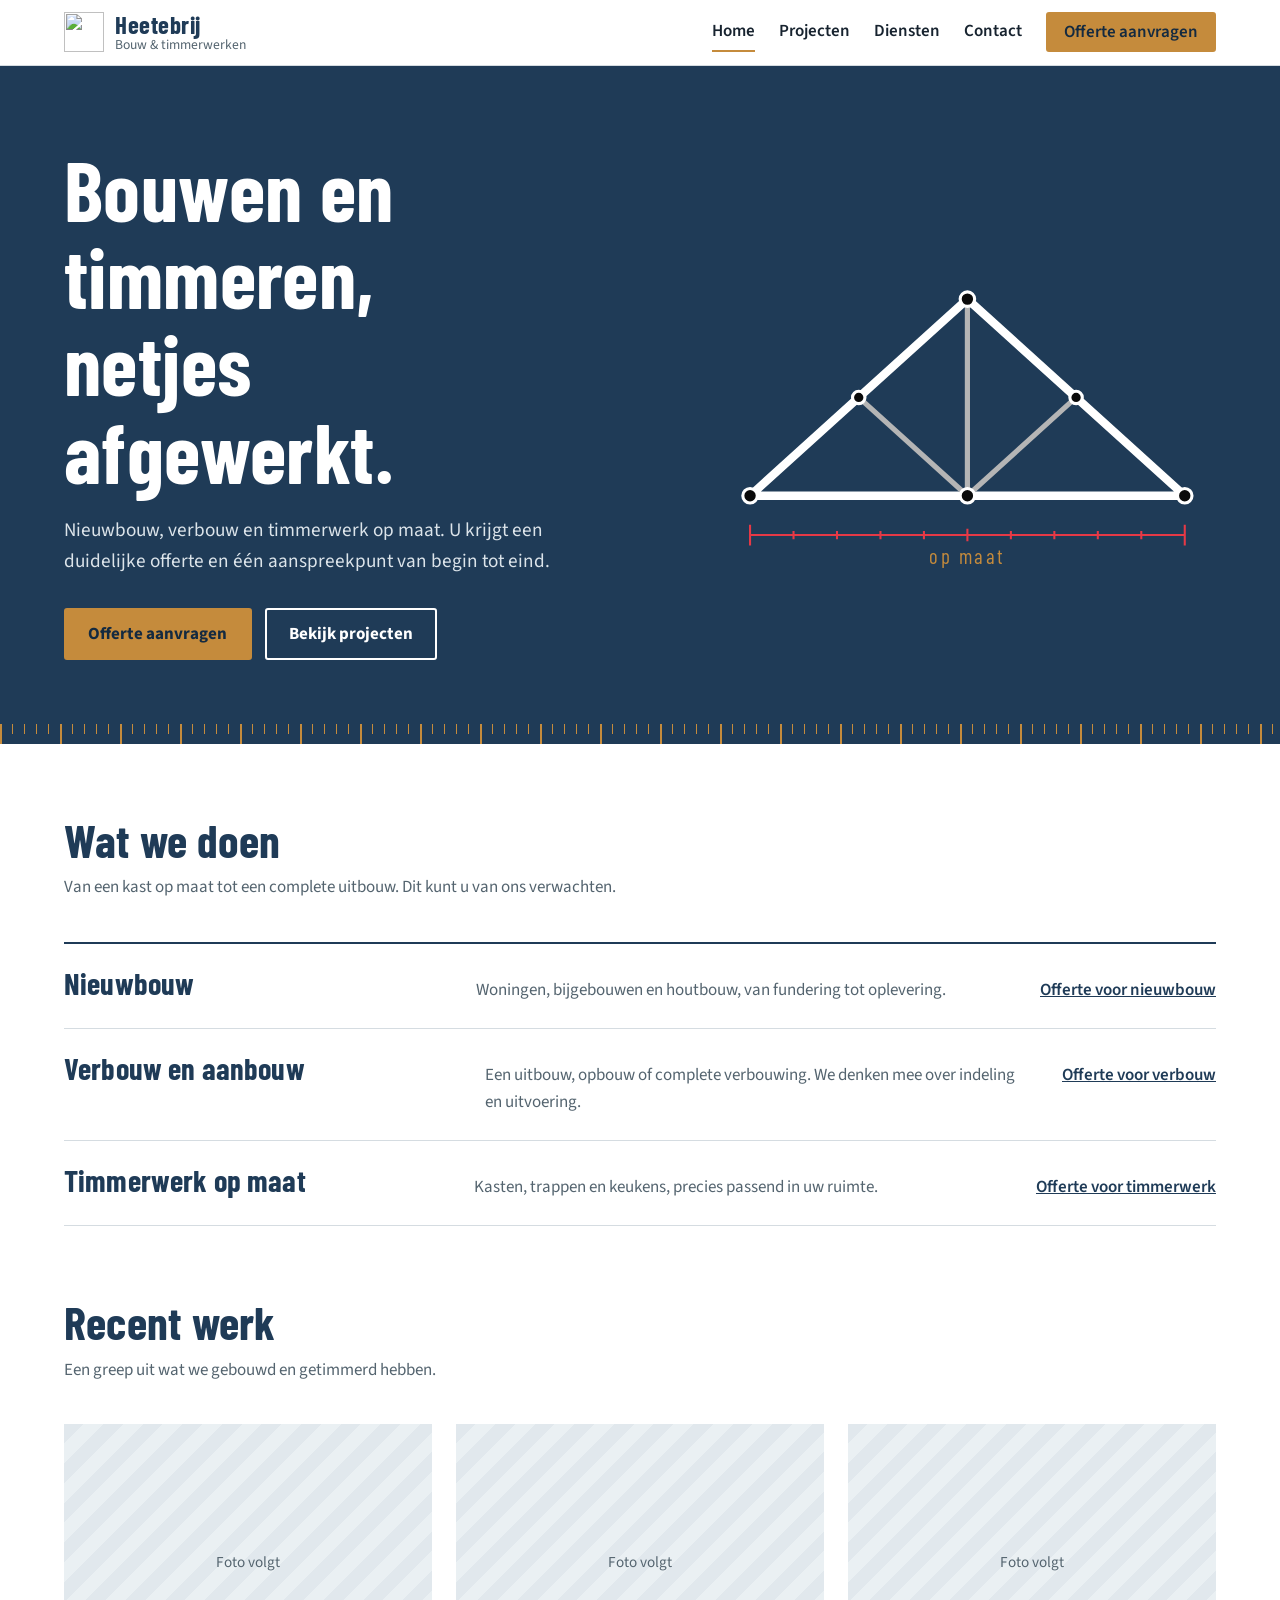
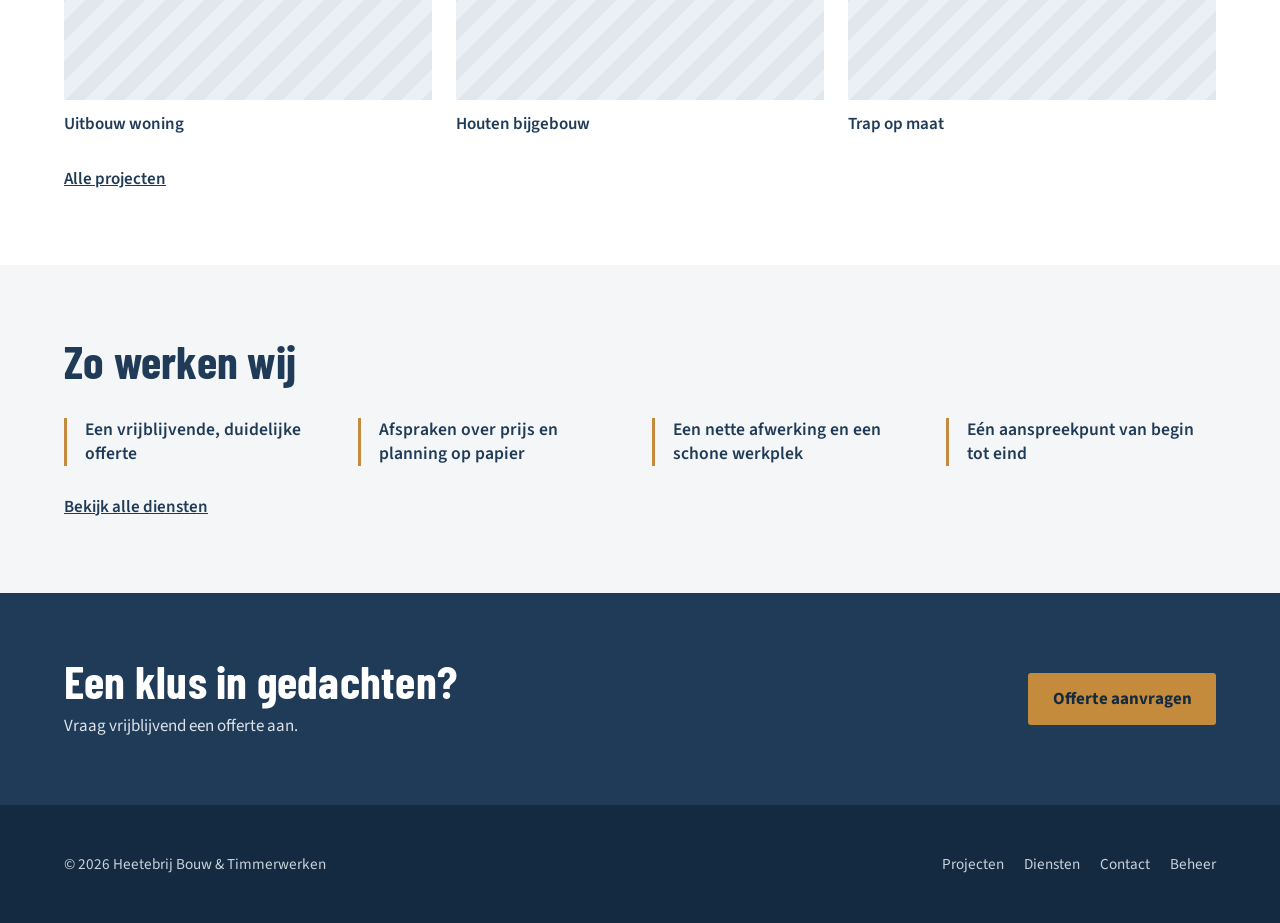
==== commit 8619c6f5: "Update index.html" ====
--- a/index.html
+++ b/index.html
@@ -3,7 +3,10 @@
 <head>
   <meta charset="utf-8">
   <meta name="viewport" content="width=device-width, initial-scale=1">
-  <meta name="theme-color" content="#1F3B57">
+  <meta name="theme-color" content="#0A0A0A">
+  <link rel="icon" href="favicon.ico" sizes="any">
+  <link rel="icon" href="img/favicon.svg" type="image/svg+xml">
+  <link rel="apple-touch-icon" href="img/apple-touch-icon.png">
   <title>Heetebrij Bouw &amp; Timmerwerken</title>
   <meta name="description" content="Heetebrij Bouw &amp; Timmerwerken: nieuwbouw, verbouw en timmerwerk op maat. Vraag vrijblijvend een offerte aan.">
   <link rel="preconnect" href="https://fonts.googleapis.com">
@@ -17,11 +20,7 @@
   <header class="kop">
     <div class="in kop-in">
       <a class="merk-link" href="index.html" aria-label="Heetebrij Bouw &amp; Timmerwerken, naar de homepagina">
-        <svg class="merk" viewBox="0 0 40 40" aria-hidden="true">
-          <rect width="40" height="40" rx="4" fill="#1F3B57"/>
-          <path d="M6 20 20 8l14 12" fill="none" stroke="#fff" stroke-width="3" stroke-linejoin="round"/>
-          <path d="M8 32l4-6 4 6 4-6 4 6 4-6 4 6" fill="none" stroke="#C58B3C" stroke-width="2.5" stroke-linejoin="round"/>
-        </svg>
+        <img class="merk" src="img/favicon.svg" width="40" height="40" alt="" aria-hidden="true">
         <span class="merk-tekst"><strong>Heetebrij</strong><small>Bouw &amp; timmerwerken</small></span>
       </a>
       <nav class="nav" aria-label="Hoofdmenu">
@@ -37,7 +36,7 @@
   <main id="main">
     <section class="held">
       <div class="in held-in">
-        <div>
+        <div data-toon="groep">
           <h1>Bouwen en timmeren, netjes afgewerkt.</h1>
           <p>Nieuwbouw, verbouw en timmerwerk op maat. U krijgt een duidelijke offerte en één aanspreekpunt van begin tot eind.</p>
           <div class="held-knoppen">
@@ -48,10 +47,10 @@
         <svg class="kap" viewBox="0 0 480 320" role="img" aria-label="Tekening van een houten dakspant met een maatlijn">
           <g fill="none" stroke-linecap="round" stroke-linejoin="round">
             <path d="M30 250 L240 60 L450 250 Z" stroke="#fff" stroke-width="8"/>
-            <path d="M240 60 V250" stroke="#9FB4C6" stroke-width="5"/>
-            <path d="M240 250 L135 155 M240 250 L345 155" stroke="#9FB4C6" stroke-width="5"/>
+            <path d="M240 60 V250" stroke="#B5B5B5" stroke-width="5"/>
+            <path d="M240 250 L135 155 M240 250 L345 155" stroke="#B5B5B5" stroke-width="5"/>
           </g>
-          <g fill="#1F3B57" stroke="#fff" stroke-width="3">
+          <g fill="#0A0A0A" stroke="#fff" stroke-width="3">
             <circle cx="240" cy="60" r="7"/>
             <circle cx="30" cy="250" r="7"/>
             <circle cx="450" cy="250" r="7"/>
@@ -59,7 +58,7 @@
             <circle cx="135" cy="155" r="6"/>
             <circle cx="345" cy="155" r="6"/>
           </g>
-          <g stroke="#C58B3C" stroke-width="2" fill="none">
+          <g stroke="#E63946" stroke-width="2" fill="none">
             <path d="M30 288 H450 M30 278 V298 M450 278 V298"/>
             <path d="M72 284V292M114 284V292M156 284V292M198 284V292M240 282V294M282 284V292M324 284V292M366 284V292M408 284V292"/>
           </g>
@@ -71,23 +70,23 @@
 
     <section class="blok" aria-labelledby="diensten-kop">
       <div class="in">
-        <h2 id="diensten-kop">Wat we doen</h2>
-        <p class="blok-intro">Van een kast op maat tot een complete uitbouw. Dit kunt u van ons verwachten.</p>
-        <ul class="diensten">
+        <h2 id="diensten-kop" data-toon>Wat we doen</h2>
+        <p class="blok-intro" data-toon>Van een kast op maat tot een complete uitbouw. Dit kunt u van ons verwachten.</p>
+        <ul class="diensten" data-toon="groep">
           <li class="dienst">
             <h3>Nieuwbouw</h3>
             <p>Woningen, bijgebouwen en houtbouw, van fundering tot oplevering.</p>
-            <a href="offerte.html?soort=nieuwbouw">Offerte voor nieuwbouw</a>
+            <a class="streep-in" href="offerte.html?soort=nieuwbouw">Offerte voor nieuwbouw</a>
           </li>
           <li class="dienst">
             <h3>Verbouw en aanbouw</h3>
             <p>Een uitbouw, opbouw of complete verbouwing. We denken mee over indeling en uitvoering.</p>
-            <a href="offerte.html?soort=verbouw">Offerte voor verbouw</a>
+            <a class="streep-in" href="offerte.html?soort=verbouw">Offerte voor verbouw</a>
           </li>
           <li class="dienst">
             <h3>Timmerwerk op maat</h3>
             <p>Kasten, trappen en keukens, precies passend in uw ruimte.</p>
-            <a href="offerte.html?soort=timmerwerk">Offerte voor timmerwerk</a>
+            <a class="streep-in" href="offerte.html?soort=timmerwerk">Offerte voor timmerwerk</a>
           </li>
         </ul>
       </div>
@@ -95,33 +94,33 @@
 
     <section class="blok" aria-labelledby="projecten-kop" style="padding-top:0">
       <div class="in">
-        <h2 id="projecten-kop">Recent werk</h2>
-        <p class="blok-intro">Een greep uit wat we gebouwd en getimmerd hebben.</p>
-        <div class="tegels">
+        <h2 id="projecten-kop" data-toon>Recent werk</h2>
+        <p class="blok-intro" data-toon>Een greep uit wat we gebouwd en getimmerd hebben.</p>
+        <div class="tegels" data-toon="groep">
           <!-- VERVANG de .foto-blokken door <img src="img/naam.jpg" alt="Beschrijving"> -->
-          <figure class="tegel"><div class="foto">Foto volgt</div><figcaption>Uitbouw woning</figcaption></figure>
-          <figure class="tegel"><div class="foto">Foto volgt</div><figcaption>Houten bijgebouw</figcaption></figure>
-          <figure class="tegel"><div class="foto">Foto volgt</div><figcaption>Trap op maat</figcaption></figure>
+          <figure class="tegel zoom-kader"><div class="foto">Foto volgt</div><figcaption>Uitbouw woning</figcaption></figure>
+          <figure class="tegel zoom-kader"><div class="foto">Foto volgt</div><figcaption>Houten bijgebouw</figcaption></figure>
+          <figure class="tegel zoom-kader"><div class="foto">Foto volgt</div><figcaption>Trap op maat</figcaption></figure>
         </div>
-        <a class="blok-link" href="projecten.html">Alle projecten</a>
+        <a class="blok-link streep-in" href="projecten.html">Alle projecten</a>
       </div>
     </section>
 
     <section class="blok werkwijze" aria-labelledby="werkwijze-kop">
       <div class="in">
-        <h2 id="werkwijze-kop">Zo werken wij</h2>
-        <ul class="punten">
+        <h2 id="werkwijze-kop" data-toon>Zo werken wij</h2>
+        <ul class="punten" data-toon="groep">
           <li>Een vrijblijvende, duidelijke offerte</li>
           <li>Afspraken over prijs en planning op papier</li>
           <li>Een nette afwerking en een schone werkplek</li>
           <li>Eén aanspreekpunt van begin tot eind</li>
         </ul>
-        <a class="blok-link" href="diensten.html">Bekijk alle diensten</a>
+        <a class="blok-link streep-in" href="diensten.html">Bekijk alle diensten</a>
       </div>
     </section>
 
     <section class="cta" aria-labelledby="cta-kop">
-      <div class="in cta-in">
+      <div class="in cta-in" data-toon="groep">
         <div>
           <h2 id="cta-kop">Een klus in gedachten?</h2>
           <p>Vraag vrijblijvend een offerte aan.</p>
@@ -142,5 +141,6 @@
       </nav>
     </div>
   </footer>
+  <script src="effecten.js"></script>
 </body>
 </html>
